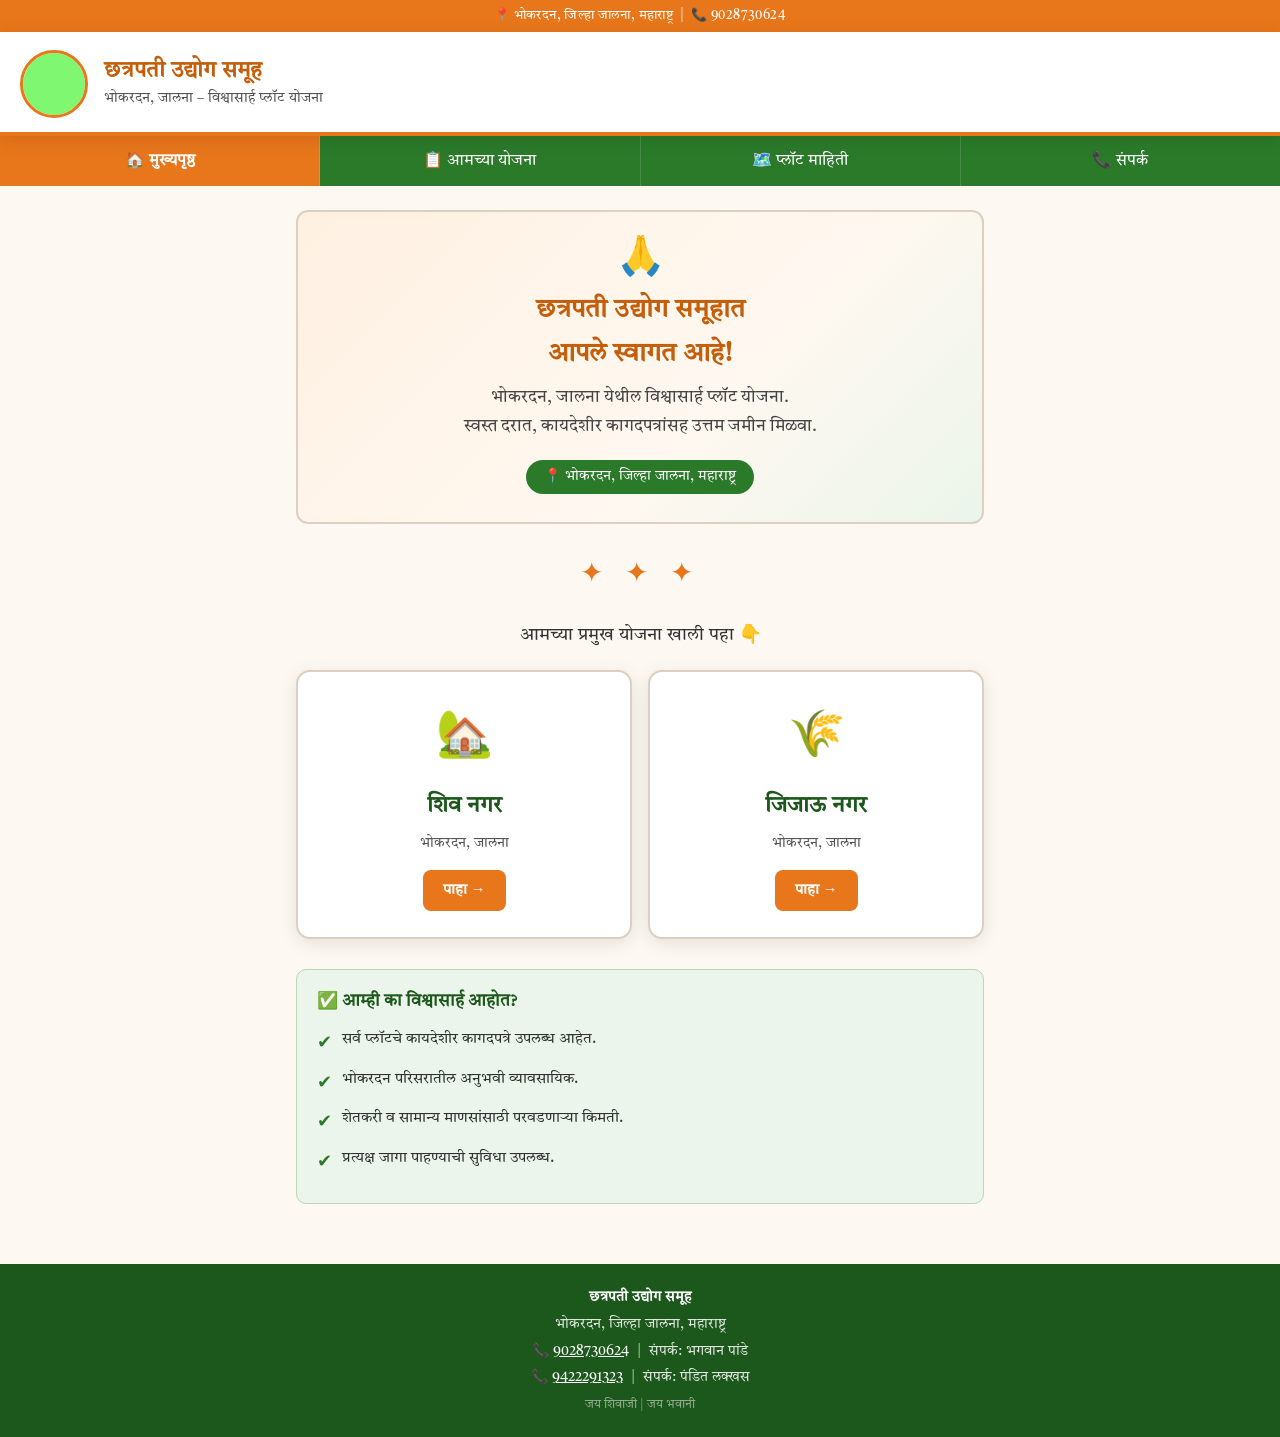
==== index.html @ af854ef7 "first commit" ====
<!DOCTYPE html>
<html lang="mr">
<head>
  <meta charset="UTF-8" />
  <meta name="viewport" content="width=device-width, initial-scale=1.0" />
  <meta name="description" content="छत्रपती उद्योग समूह – भोकरदन, जालना येथील विश्वासार्ह प्लॉट योजना" />
  <title>छत्रपती उद्योग समूह – भोकरदन, जालना</title>
  <link rel="stylesheet" href="css/style.css" />
</head>
<body>

  <!-- ══════════════ TOP STRIP ══════════════ -->
  <div class="top-strip">
    📍 भोकरदन, जिल्हा जालना, महाराष्ट्र
    &nbsp;|&nbsp;
    📞 <span id="top-phone">9028730624</span>
  </div>

  <!-- ══════════════ HEADER ══════════════ -->
  <header class="site-header">
    <!--
      RAJMUDRA LOGO:
      1. Save your logo image as:  images/rajmudra.png
      2. The image will appear automatically in this circle.
      3. If the file is missing, a placeholder text shows instead.
    -->
    <div class="rajmudra">
      <img
        src="images/rajmudra.png"
        alt="राजमुद्रा"
        onerror="this.style.display='none'; this.nextElementSibling.style.display='flex';"
      />
      <div class="rajmudra-placeholder" style="display:none;">राज<br/>मुद्रा</div>
    </div>

    <div class="header-text">
      <h1>छत्रपती उद्योग समूह</h1>
      <p>भोकरदन, जालना – विश्वासार्ह प्लॉट योजना</p>
    </div>
  </header>

  <!-- ══════════════ NAVIGATION ══════════════ -->
  <nav class="site-nav">
    <button class="nav-btn active" data-page="home"      onclick="showPage('home')">🏠 मुख्यपृष्ठ</button>
    <button class="nav-btn"        data-page="yojana"    onclick="showPage('yojana')">📋 आमच्या योजना</button>
    <button class="nav-btn"        data-page="plot-info" onclick="showPage('plot-info')">🗺️ प्लॉट माहिती</button>
    <button class="nav-btn"        data-page="contact"   onclick="showPage('contact')">📞 संपर्क</button>
  </nav>

  <!-- ══════════════ MAIN CONTENT ══════════════ -->
  <main>

    <!-- ── PAGE: HOME ─────────────────────────── -->
    <section id="page-home" class="page active">

      <!-- Hero banner -->
      <div class="hero">
        <div class="namaste">🙏</div>
        <h2>छत्रपती उद्योग समूहात<br/>आपले स्वागत आहे!</h2>
        <p>
          भोकरदन, जालना येथील विश्वासार्ह प्लॉट योजना.<br/>
          स्वस्त दरात, कायदेशीर कागदपत्रांसह उत्तम जमीन मिळवा.
        </p>
        <span class="location-badge">📍 भोकरदन, जिल्हा जालना, महाराष्ट्र</span>
      </div>

      <div class="divider">✦ ✦ ✦</div>

      <p style="text-align:center;font-size:18px;color:#333;margin-bottom:20px;">
        आमच्या प्रमुख योजना खाली पहा 👇
      </p>

      <!-- Project cards – rendered by app.js from data.js -->
      <div class="card-grid" id="home-projects"></div>

      <!-- Trust section -->
      <div class="trust-strip">
        <h4>✅ आम्ही का विश्वासार्ह आहोत?</h4>
        <div class="trust-item">
          <span class="tick">✔</span>
          <span>सर्व प्लॉटचे कायदेशीर कागदपत्रे उपलब्ध आहेत.</span>
        </div>
        <div class="trust-item">
          <span class="tick">✔</span>
          <span>भोकरदन परिसरातील अनुभवी व्यावसायिक.</span>
        </div>
        <div class="trust-item">
          <span class="tick">✔</span>
          <span>शेतकरी व सामान्य माणसांसाठी परवडणाऱ्या किमती.</span>
        </div>
        <div class="trust-item">
          <span class="tick">✔</span>
          <span>प्रत्यक्ष जागा पाहण्याची सुविधा उपलब्ध.</span>
        </div>
      </div>

    </section>

    <!-- ── PAGE: YOJANA (OUR PLANS) ──────────── -->
    <section id="page-yojana" class="page">
      <h2 class="section-title">आमच्या योजना</h2>
      <p class="section-sub">खालील योजना सध्या उपलब्ध आहेत.</p>
      <!-- Filled by app.js -->
      <div class="plan-cards" id="yojana-cards"></div>
    </section>

    <!-- ── PAGE: PLOT INFO ────────────────────── -->
    <section id="page-plot-info" class="page">
      <h2 class="section-title">प्लॉट माहिती</h2>
      <p class="section-sub">आमच्या प्लॉटची संपूर्ण माहिती खाली दिली आहे.</p>
      <!-- Filled by app.js -->
      <div id="plot-cards"></div>
    </section>

    <!-- ── PAGE: CONTACT ──────────────────────── -->
    <section id="page-contact" class="page">
      <h2 class="section-title">संपर्क करा</h2>
      <p class="section-sub">कोणत्याही प्रश्नासाठी खाली संपर्क करा.</p>
      <!-- Filled by app.js -->
      <div id="contact-cards"></div>
      <!-- Static notice box -->
      <div class="contact-notice">
        <strong>📌 महत्त्वाची माहिती:</strong><br/>
        प्लॉट खरेदी करण्यापूर्वी प्रत्यक्ष जागा पाहणे आवश्यक आहे.
        सर्व कागदपत्रे तपासणे बंधनकारक आहे.
        आम्ही पारदर्शक व्यवहारासाठी वचनबद्ध आहोत.
      </div>
    </section>

  </main>

  <!-- ══════════════ FOOTER ══════════════ -->
  <!-- Filled by app.js -->
  <footer class="site-footer" id="site-footer"></footer>

  <!-- ══════════════ INQUIRY MODAL ══════════════ -->
  <div class="modal-overlay" id="inquiry-modal" onclick="handleModalClick(event)">
    <div class="modal">
      <h3>📞 चौकशी करा</h3>
      <p id="modal-project-name" style="font-size:18px;font-weight:700;color:var(--green-dk);margin-bottom:6px;"></p>
      <p>किंमत व अधिक माहितीसाठी आत्ताच संपर्क करा:</p>
      <div class="big-phone" id="modal-phone"></div>
      <p id="modal-contact-name" style="font-size:14px;color:#888;margin-bottom:16px;"></p>
      <div class="modal-btns">
        <a id="modal-call-btn" href="#" class="btn btn-green">📞 आत्ता फोन करा</a>
        <a id="modal-wp-btn"   href="#" target="_blank" rel="noopener"
           class="btn" style="background:#25D366;color:#fff;">💬 WhatsApp करा</a>
        <button class="modal-close" onclick="closeModal()">✕ बंद करा</button>
      </div>
    </div>
  </div>

  <!-- ══════════════ PHOTO LIGHTBOX ══════════════ -->
  <div
    id="lightbox"
    style="display:none;position:fixed;inset:0;background:rgba(0,0,0,.88);
           z-index:300;align-items:center;justify-content:center;padding:16px;cursor:zoom-out;"
    onclick="closeLightbox()"
  >
    <img id="lightbox-img" src="" alt="photo"
         style="max-width:100%;max-height:90vh;border-radius:10px;" />
  </div>

  <!-- ══════════════ SCRIPTS ══════════════ -->
  <!-- Load data FIRST, then app logic -->
  <script src="js/data.js"></script>
  <script src="js/app.js"></script>

</body>
</html>
---- css/style.css ----
/* ═══════════════════════════════════════════════════════════
   छत्रपती उद्योग समूह  –  style.css
   हे फाईल बदलण्याची गरज नाही.
   ═══════════════════════════════════════════════════════════ */

/* ── Google Font (Marathi) ── */
@import url('https://fonts.googleapis.com/css2?family=Tiro+Devanagari+Marathi:ital@0;1&display=swap');

/* ── Design Tokens ── */
:root {
  --saffron:    #E8761A;
  --saffron-lt: #FEF0E1;
  --saffron-dk: #C45E0A;
  --green:      #2A7A2A;
  --green-lt:   #EBF5EB;
  --green-dk:   #1C571C;
  --white:      #FFFFFF;
  --cream:      #FDF8F2;
  --text:       #1A1A1A;
  --muted:      #555555;
  --border:     #DDD0C0;
  --shadow:     0 4px 18px rgba(0,0,0,0.10);
}

/* ── Reset ── */
* { box-sizing: border-box; margin: 0; padding: 0; }

body {
  font-family: 'Tiro Devanagari Marathi', serif;
  background: var(--cream);
  color: var(--text);
  font-size: 18px;
  line-height: 1.7;
}

/* ═══════════════════════════════════════
   TOP STRIP
   ═══════════════════════════════════════ */
.top-strip {
  background: var(--saffron);
  color: var(--white);
  text-align: center;
  font-size: 13px;
  padding: 5px 12px;
  letter-spacing: 0.4px;
}

/* ═══════════════════════════════════════
   HEADER
   ═══════════════════════════════════════ */
.site-header {
  background: var(--white);
  border-bottom: 4px solid var(--saffron);
  padding: 18px 20px 14px;
  display: flex;
  align-items: center;
  gap: 16px;
  box-shadow: var(--shadow);
  position: sticky;
  top: 0;
  z-index: 100;
}

.rajmudra {
  width: 68px; height: 68px; min-width: 68px;
  border-radius: 50%;
  border: 3px solid var(--saffron);
  background: var(--saffron-lt);
  display: flex;
  flex-direction: column;
  align-items: center;
  justify-content: center;
  overflow: hidden;
}
.rajmudra img {
  width: 100%; height: 100%;
  object-fit: contain;
  border-radius: 50%;
}
.rajmudra-placeholder {
  font-size: 11px;
  color: var(--saffron-dk);
  text-align: center;
  padding: 4px;
  line-height: 1.3;
  font-weight: 600;
}
.header-text h1 {
  font-size: 22px;
  font-weight: 700;
  color: var(--saffron-dk);
  line-height: 1.3;
}
.header-text p {
  font-size: 14px;
  color: var(--muted);
  margin-top: 2px;
}

/* ═══════════════════════════════════════
   NAVIGATION
   ═══════════════════════════════════════ */
.site-nav {
  background: var(--green);
  display: flex;
  overflow-x: auto;
  scrollbar-width: none;
}
.site-nav::-webkit-scrollbar { display: none; }

.site-nav .nav-btn {
  flex: 1;
  min-width: 90px;
  background: none;
  border: none;
  color: var(--white);
  font-family: 'Tiro Devanagari Marathi', serif;
  font-size: 16px;
  padding: 14px 10px;
  cursor: pointer;
  white-space: nowrap;
  transition: background 0.2s;
  border-right: 1px solid rgba(255,255,255,0.15);
}
.site-nav .nav-btn:last-child { border-right: none; }
.site-nav .nav-btn:hover,
.site-nav .nav-btn.active {
  background: var(--saffron);
  color: var(--white);
  font-weight: 700;
}

/* ═══════════════════════════════════════
   MAIN / PAGES
   ═══════════════════════════════════════ */
main {
  max-width: 720px;
  margin: 0 auto;
  padding: 24px 16px 60px;
}

.page       { display: none; }
.page.active { display: block; }

/* ═══════════════════════════════════════
   SECTION HEADING
   ═══════════════════════════════════════ */
.section-title {
  font-size: 26px;
  font-weight: 700;
  color: var(--saffron-dk);
  border-left: 6px solid var(--saffron);
  padding-left: 14px;
  margin-bottom: 20px;
  line-height: 1.4;
}
.section-sub {
  font-size: 16px;
  color: var(--muted);
  margin-bottom: 28px;
  padding-left: 20px;
}

/* ═══════════════════════════════════════
   HERO BANNER
   ═══════════════════════════════════════ */
.hero {
  background: linear-gradient(135deg, var(--saffron-lt) 0%, #fff8f0 60%, var(--green-lt) 100%);
  border: 2px solid var(--border);
  border-radius: 12px;
  padding: 28px 22px;
  text-align: center;
  margin-bottom: 28px;
}
.hero .namaste  { font-size: 38px; line-height: 1; }
.hero h2 {
  font-size: 26px;
  color: var(--saffron-dk);
  margin: 10px 0 8px;
  font-weight: 700;
}
.hero p {
  font-size: 17px;
  color: #444;
  max-width: 520px;
  margin: 0 auto 8px;
}
.hero .location-badge {
  display: inline-block;
  background: var(--green);
  color: var(--white);
  border-radius: 20px;
  padding: 5px 18px;
  font-size: 14px;
  margin-top: 10px;
}

/* ═══════════════════════════════════════
   DIVIDER
   ═══════════════════════════════════════ */
.divider {
  text-align: center;
  font-size: 28px;
  color: var(--saffron);
  margin: 20px 0;
  letter-spacing: 8px;
}

/* ═══════════════════════════════════════
   HOME – PROJECT CARDS
   ═══════════════════════════════════════ */
.card-grid {
  display: grid;
  grid-template-columns: 1fr 1fr;
  gap: 16px;
  margin-top: 10px;
}
@media (max-width: 480px) {
  .card-grid { grid-template-columns: 1fr; }
}

.proj-card {
  background: var(--white);
  border: 2px solid var(--border);
  border-radius: 14px;
  padding: 26px 18px;
  text-align: center;
  cursor: pointer;
  transition: transform 0.15s, box-shadow 0.15s, border-color 0.15s;
  box-shadow: var(--shadow);
}
.proj-card:hover {
  transform: translateY(-4px);
  border-color: var(--saffron);
  box-shadow: 0 8px 28px rgba(232,118,26,0.18);
}
.proj-card .icon { font-size: 46px; }
.proj-card h3 {
  font-size: 22px;
  font-weight: 700;
  color: var(--green-dk);
  margin: 12px 0 6px;
}
.proj-card p    { font-size: 14px; color: var(--muted); }
.proj-card .arrow {
  display: inline-block;
  margin-top: 14px;
  background: var(--saffron);
  color: var(--white);
  border-radius: 8px;
  padding: 8px 20px;
  font-size: 15px;
  font-weight: 600;
}

/* ═══════════════════════════════════════
   TRUST STRIP
   ═══════════════════════════════════════ */
.trust-strip {
  margin-top: 30px;
  background: var(--green-lt);
  border: 1.5px solid #B8D8B8;
  border-radius: 10px;
  padding: 18px 20px;
}
.trust-strip h4 {
  font-size: 17px;
  color: var(--green-dk);
  font-weight: 700;
  margin-bottom: 10px;
}
.trust-item {
  display: flex;
  align-items: flex-start;
  gap: 10px;
  margin-bottom: 8px;
  font-size: 15px;
  color: #333;
}
.trust-item .tick { color: var(--green); font-size: 18px; margin-top: 1px; }

/* ═══════════════════════════════════════
   PLAN CARDS (Yojana + Plot Info)
   ═══════════════════════════════════════ */
.plan-cards { display: flex; flex-direction: column; gap: 20px; }

.plan-card {
  background: var(--white);
  border: 2px solid var(--border);
  border-radius: 14px;
  overflow: hidden;
  box-shadow: var(--shadow);
}
.plan-card-header {
  background: var(--saffron);
  color: var(--white);
  padding: 14px 20px;
  display: flex;
  align-items: center;
  gap: 12px;
}
.plan-card-header .icon  { font-size: 28px; }
.plan-card-header h3     { font-size: 22px; font-weight: 700; }
.plan-card-header small  { font-size: 13px; opacity: 0.88; }

.plan-card-body { padding: 20px; }

.info-row {
  display: flex;
  justify-content: space-between;
  align-items: flex-start;
  padding: 10px 0;
  border-bottom: 1px dashed var(--border);
  font-size: 16px;
  gap: 10px;
}
.info-row:last-of-type { border-bottom: none; }
.info-row .label { color: var(--muted); min-width: 140px; font-size: 15px; }
.info-row .value { font-weight: 700; color: var(--text); text-align: right; }

.badge-available {
  background: var(--green);
  color: var(--white);
  border-radius: 6px;
  padding: 2px 12px;
  font-size: 14px;
}

/* ═══════════════════════════════════════
   BUTTONS
   ═══════════════════════════════════════ */
.btn {
  display: inline-block;
  border: none;
  border-radius: 10px;
  padding: 14px 28px;
  font-family: 'Tiro Devanagari Marathi', serif;
  font-size: 17px;
  font-weight: 700;
  cursor: pointer;
  text-decoration: none;
  text-align: center;
  transition: opacity 0.15s, transform 0.1s;
  line-height: 1.4;
}
.btn:active   { transform: scale(0.97); }
.btn:hover    { opacity: 0.88; }
.btn-saffron  { background: var(--saffron); color: var(--white); }
.btn-green    { background: var(--green);   color: var(--white); }
.btn-outline  {
  background: var(--white);
  color: var(--green-dk);
  border: 2px solid var(--green);
}
.btn-full     { display: block; width: 100%; }

.btn-row {
  display: flex;
  gap: 12px;
  margin-top: 16px;
  flex-wrap: wrap;
}
.btn-row .btn { flex: 1; min-width: 140px; }

/* ═══════════════════════════════════════
   CONTACT PAGE
   ═══════════════════════════════════════ */
.contact-card {
  background: var(--white);
  border: 2px solid var(--border);
  border-radius: 14px;
  padding: 28px 22px;
  box-shadow: var(--shadow);
  text-align: center;
}
.contact-card .avatar {
  width: 80px; height: 80px;
  border-radius: 50%;
  background: var(--saffron-lt);
  border: 3px solid var(--saffron);
  display: inline-flex;
  align-items: center;
  justify-content: center;
  font-size: 36px;
  margin-bottom: 14px;
}
.contact-card h3 {
  font-size: 24px;
  font-weight: 700;
  color: var(--green-dk);
  margin-bottom: 4px;
}
.contact-card .role {
  font-size: 15px;
  color: var(--muted);
  margin-bottom: 18px;
}
.phone-display {
  font-size: 28px;
  font-weight: 700;
  color: var(--saffron-dk);
  letter-spacing: 1.5px;
  margin-bottom: 20px;
  direction: ltr;
}
.contact-btns {
  display: flex;
  gap: 14px;
  justify-content: center;
  flex-wrap: wrap;
}
.contact-btns a {
  text-decoration: none;
  border-radius: 10px;
  padding: 14px 28px;
  font-family: 'Tiro Devanagari Marathi', serif;
  font-size: 18px;
  font-weight: 700;
  display: inline-flex;
  align-items: center;
  gap: 8px;
  transition: opacity 0.15s;
}
.contact-btns a:hover { opacity: 0.87; }
.btn-call { background: var(--green);   color: var(--white); }
.btn-wp   { background: #25D366;        color: var(--white); }

.contact-note {
  margin-top: 24px;
  background: var(--saffron-lt);
  border-radius: 10px;
  padding: 16px 18px;
  font-size: 15px;
  color: #444;
  text-align: left;
}
.contact-note strong { color: var(--saffron-dk); }

.contact-notice {
  margin-top: 20px;
  background: var(--saffron-lt);
  border: 1.5px solid var(--border);
  border-radius: 10px;
  padding: 18px 20px;
  font-size: 15px;
  color: #444;
  line-height: 1.8;
}
.contact-notice strong { color: var(--saffron-dk); font-size: 16px; }

/* ═══════════════════════════════════════
   PHOTO GALLERY
   ═══════════════════════════════════════ */
.photo-grid {
  display: grid;
  grid-template-columns: repeat(auto-fill, minmax(130px, 1fr));
  gap: 10px;
  margin-top: 8px;
}
.photo-thumb {
  width: 100%;
  aspect-ratio: 1 / 1;
  object-fit: cover;
  border-radius: 8px;
  border: 2px solid var(--border);
  cursor: pointer;
  transition: transform 0.15s;
}
.photo-thumb:hover { transform: scale(1.04); }

/* ═══════════════════════════════════════
   INQUIRY MODAL
   ═══════════════════════════════════════ */
.modal-overlay {
  display: none;
  position: fixed;
  inset: 0;
  background: rgba(0,0,0,0.55);
  z-index: 200;
  align-items: center;
  justify-content: center;
  padding: 16px;
}
.modal-overlay.open { display: flex; }

.modal {
  background: var(--white);
  border-radius: 16px;
  padding: 28px 22px;
  max-width: 420px;
  width: 100%;
  box-shadow: 0 16px 48px rgba(0,0,0,0.22);
  text-align: center;
}
.modal h3 {
  font-size: 22px;
  font-weight: 700;
  color: var(--saffron-dk);
  margin-bottom: 8px;
}
.modal p { font-size: 15px; color: #444; margin-bottom: 12px; }

.big-phone {
  font-size: 32px;
  font-weight: 700;
  color: var(--green-dk);
  margin: 12px 0 8px;
  direction: ltr;
}
.modal-btns { display: flex; gap: 12px; flex-direction: column; }
.modal-btns .btn { display: block; }

.modal-close {
  border: 2px solid var(--border);
  background: var(--white);
  color: var(--muted);
  border-radius: 10px;
  padding: 12px;
  font-family: 'Tiro Devanagari Marathi', serif;
  font-size: 16px;
  font-weight: 600;
  cursor: pointer;
  margin-top: 4px;
  width: 100%;
}
.modal-close:hover { background: #f5f5f5; }

/* ═══════════════════════════════════════
   FOOTER
   ═══════════════════════════════════════ */
.site-footer {
  background: var(--green-dk);
  color: rgba(255,255,255,0.85);
  text-align: center;
  padding: 20px 16px;
  font-size: 14px;
  line-height: 1.9;
}
.site-footer strong { color: var(--white); }
.site-footer a      { color: var(--white); }

/* ═══════════════════════════════════════
   SCROLLBAR
   ═══════════════════════════════════════ */
::-webkit-scrollbar       { width: 7px; }
::-webkit-scrollbar-thumb { background: var(--border); border-radius: 4px; }
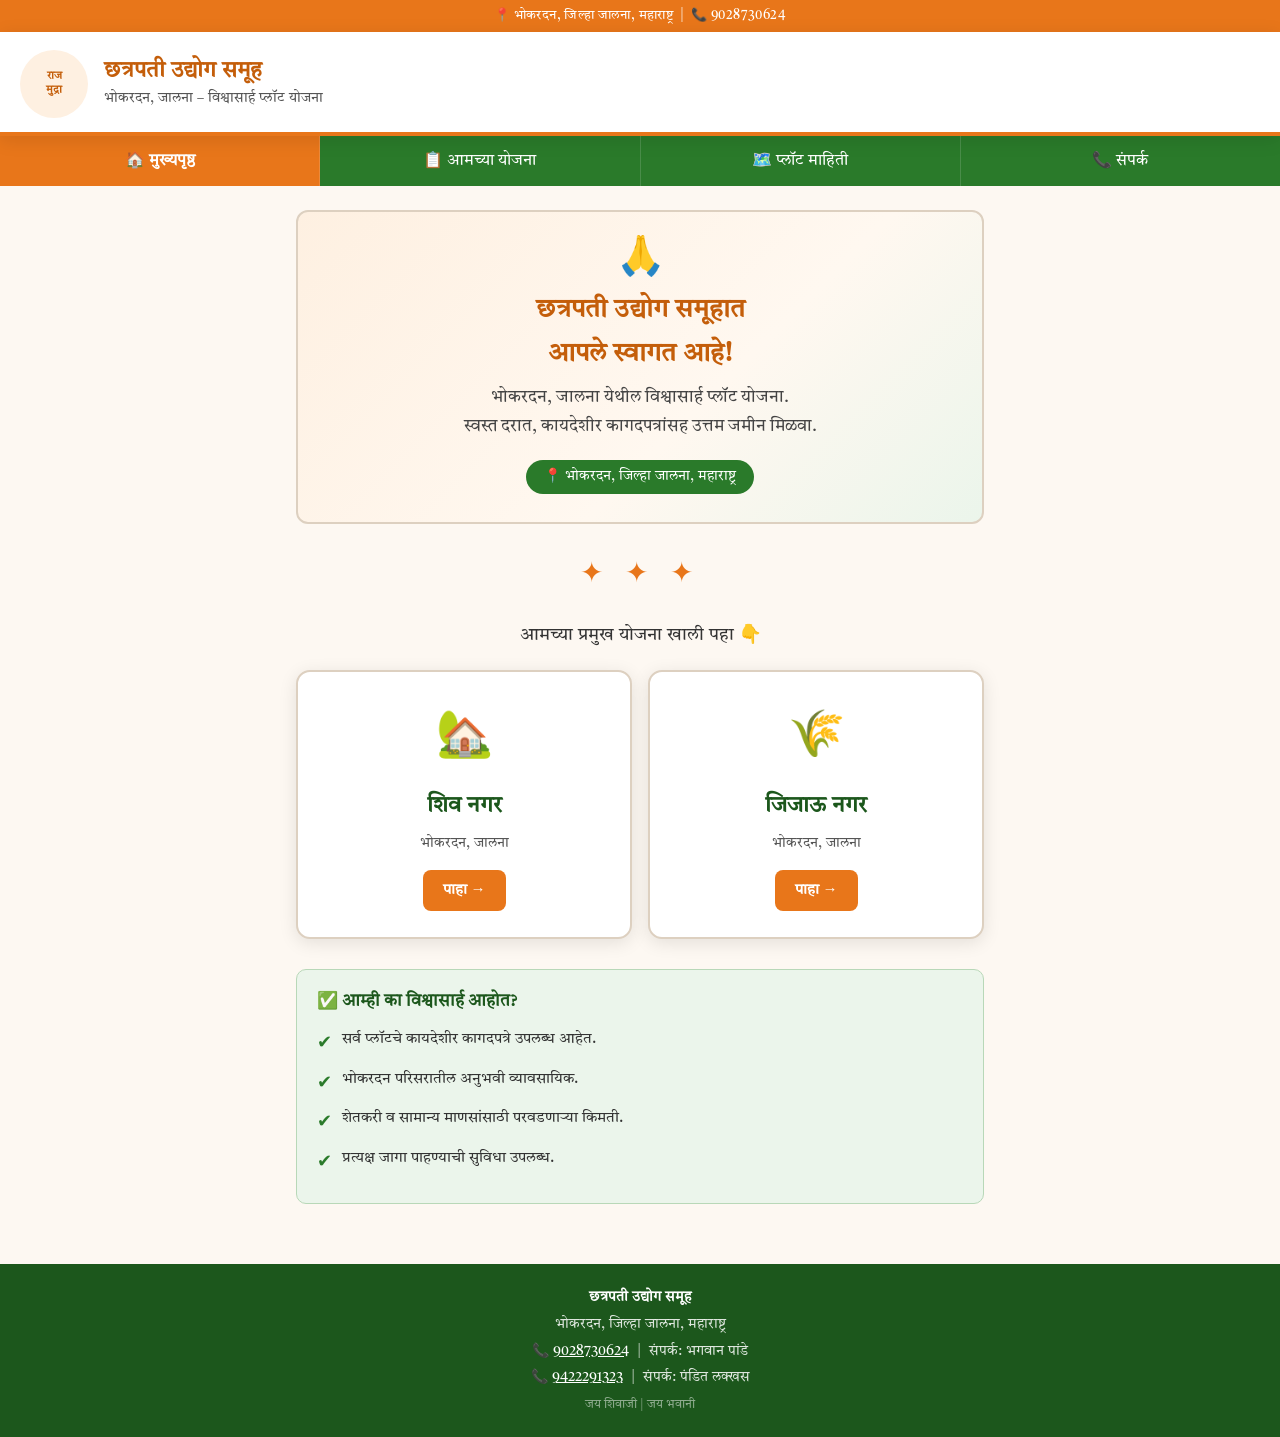
==== commit a2afab11: "added logo" ====
--- a/index.html
+++ b/index.html
@@ -26,7 +26,7 @@
     -->
     <div class="rajmudra">
       <img
-        src="images/rajmudra.png"
+        src="https://w7.pngwing.com/pngs/689/411/png-transparent-maratha-empire-chhatrapati-shiva-hinduism-hinduism-text-orange-logo.png"
         alt="राजमुद्रा"
         onerror="this.style.display='none'; this.nextElementSibling.style.display='flex';"
       />
--- a/css/style.css
+++ b/css/style.css
@@ -64,7 +64,6 @@
 .rajmudra {
   width: 68px; height: 68px; min-width: 68px;
   border-radius: 50%;
-  border: 3px solid var(--saffron);
   background: var(--saffron-lt);
   display: flex;
   flex-direction: column;
@@ -74,7 +73,7 @@
 }
 .rajmudra img {
   width: 100%; height: 100%;
-  object-fit: contain;
+  object-fit: cover;
   border-radius: 50%;
 }
 .rajmudra-placeholder {
